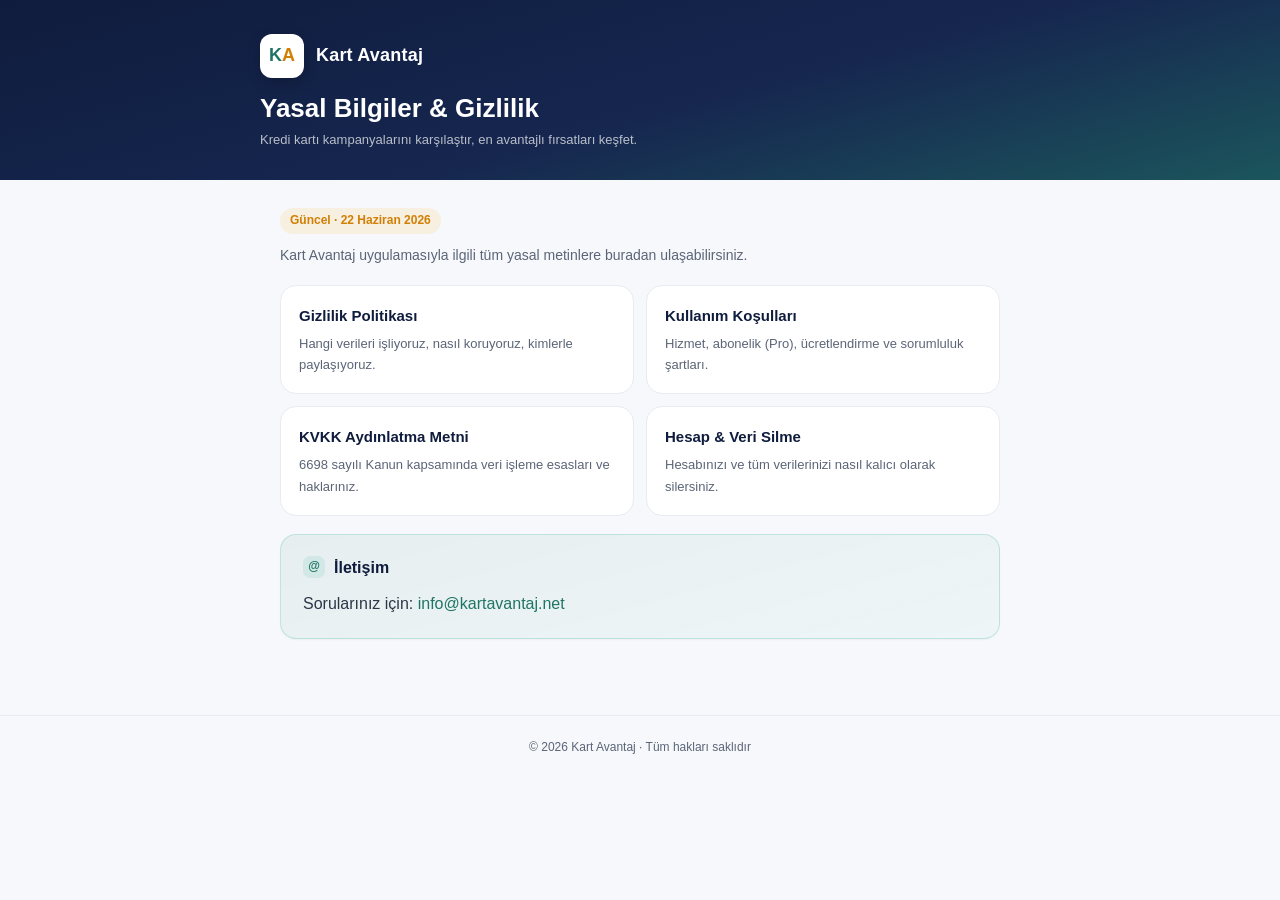
==== index.html @ 38540808 "Kart Avantaj yasal dokumanlar: gizlilik, kullanim kosullari, KVKK, hesap silme Co-Authored-By: Claud" ====
<!doctype html>
<html lang="tr">
<head>
<meta charset="utf-8">
<meta name="viewport" content="width=device-width, initial-scale=1">
<title>Kart Avantaj — Yasal Bilgiler</title>
<meta name="description" content="Kart Avantaj uygulamasının gizlilik politikası, kullanım koşulları, KVKK aydınlatma metni ve hesap silme bilgileri.">
<link rel="stylesheet" href="style.css">
</head>
<body>
<header class="header">
  <div class="wrap">
    <div class="brand">
      <span class="mark"><b>K</b><i>A</i></span>
      <span class="name">Kart Avantaj</span>
    </div>
    <h1>Yasal Bilgiler & Gizlilik</h1>
    <p class="sub">Kredi kartı kampanyalarını karşılaştır, en avantajlı fırsatları keşfet.</p>
  </div>
</header>

<div class="container">
  <span class="pill">Güncel · 22 Haziran 2026</span>
  <p class="lede">Kart Avantaj uygulamasıyla ilgili tüm yasal metinlere buradan ulaşabilirsiniz.</p>

  <div class="index-grid">
    <a class="tile" href="gizlilik-politikasi.html">
      <div class="t">Gizlilik Politikası</div>
      <div class="d">Hangi verileri işliyoruz, nasıl koruyoruz, kimlerle paylaşıyoruz.</div>
    </a>
    <a class="tile" href="kullanim-kosullari.html">
      <div class="t">Kullanım Koşulları</div>
      <div class="d">Hizmet, abonelik (Pro), ücretlendirme ve sorumluluk şartları.</div>
    </a>
    <a class="tile" href="kvkk-aydinlatma.html">
      <div class="t">KVKK Aydınlatma Metni</div>
      <div class="d">6698 sayılı Kanun kapsamında veri işleme esasları ve haklarınız.</div>
    </a>
    <a class="tile" href="hesap-silme.html">
      <div class="t">Hesap & Veri Silme</div>
      <div class="d">Hesabınızı ve tüm verilerinizi nasıl kalıcı olarak silersiniz.</div>
    </a>
  </div>

  <div class="card contact" style="margin-top:18px">
    <h2><span class="n">@</span> İletişim</h2>
    <p>Sorularınız için: <a href="mailto:info@kartavantaj.net">info@kartavantaj.net</a></p>
  </div>
</div>

<div class="footer">© 2026 Kart Avantaj · Tüm hakları saklıdır</div>
</body>
</html>
---- style.css ----
:root{
  --navy:#0F1C3D; --navy2:#16264f; --teal:#1F7565; --teal2:#36B89A;
  --gold:#F4C24A; --gold2:#D17F05; --ink:#1b2330; --muted:#5b6577;
  --bg:#f6f8fb; --card:#ffffff; --line:#e7ecf3;
}
*{box-sizing:border-box}
html{-webkit-text-size-adjust:100%}
body{
  margin:0; font-family:-apple-system,BlinkMacSystemFont,"Segoe UI",Roboto,Helvetica,Arial,sans-serif;
  color:var(--ink); background:var(--bg); line-height:1.65; font-size:16px;
}
a{color:var(--teal); text-decoration:none}
a:hover{text-decoration:underline}
.header{
  background:linear-gradient(165deg,var(--navy) 0%,var(--navy2) 55%,var(--teal) 130%);
  color:#fff; padding:34px 20px 30px;
}
.header .wrap{max-width:760px; margin:0 auto}
.brand{display:flex; align-items:center; gap:12px; margin-bottom:14px}
.brand .mark{
  width:44px; height:44px; border-radius:12px; background:#fff; color:var(--navy);
  display:flex; align-items:center; justify-content:center; font-weight:800; font-size:18px;
  box-shadow:0 4px 14px rgba(0,0,0,.18);
}
.brand .mark b{color:var(--teal)} .brand .mark i{color:var(--gold2); font-style:normal}
.brand .name{font-weight:800; font-size:18px; letter-spacing:.2px}
.header h1{margin:6px 0 4px; font-size:26px; line-height:1.25; font-weight:800}
.header .sub{color:rgba(255,255,255,.7); font-size:13px; margin:0}
.back{display:inline-block; margin-top:16px; color:rgba(255,255,255,.85); font-size:13px; font-weight:600}
.container{max-width:760px; margin:0 auto; padding:26px 20px 60px}
.card{
  background:var(--card); border:1px solid var(--line); border-radius:16px;
  padding:20px 22px; margin-bottom:16px; box-shadow:0 1px 2px rgba(16,28,61,.04);
}
.card h2{
  font-size:16px; margin:0 0 10px; color:var(--navy); display:flex; gap:9px; align-items:flex-start;
}
.card h2 .n{
  flex:0 0 auto; width:22px; height:22px; border-radius:7px; background:rgba(54,184,154,.12);
  color:var(--teal); font-size:12px; font-weight:800; display:flex; align-items:center; justify-content:center; margin-top:1px;
}
.card p{margin:0 0 10px; color:#2c3646; white-space:pre-line}
.card p:last-child{margin-bottom:0}
.card ul{margin:6px 0 10px; padding-left:20px} .card li{margin:3px 0; color:#2c3646}
.lede{color:var(--muted); font-size:14px; margin:-4px 0 18px}
.index-grid{display:grid; gap:12px; grid-template-columns:1fr}
@media(min-width:560px){.index-grid{grid-template-columns:1fr 1fr}}
.tile{
  display:block; background:var(--card); border:1px solid var(--line); border-radius:16px;
  padding:18px 18px; transition:transform .12s ease,box-shadow .12s ease; color:inherit;
}
.tile:hover{transform:translateY(-2px); box-shadow:0 8px 22px rgba(16,28,61,.10); text-decoration:none}
.tile .t{font-weight:800; color:var(--navy); font-size:15px; margin-bottom:4px}
.tile .d{color:var(--muted); font-size:13px}
.pill{display:inline-block; background:rgba(244,194,74,.16); color:var(--gold2); font-weight:700;
  font-size:12px; padding:3px 10px; border-radius:999px; margin-bottom:14px}
.footer{border-top:1px solid var(--line); text-align:center; color:var(--muted); font-size:12px; padding:22px}
.contact{background:linear-gradient(165deg,rgba(31,117,101,.07),rgba(54,184,154,.04));
  border-color:rgba(54,184,154,.25)}
code{background:#eef2f7; padding:2px 6px; border-radius:6px; font-size:13px}
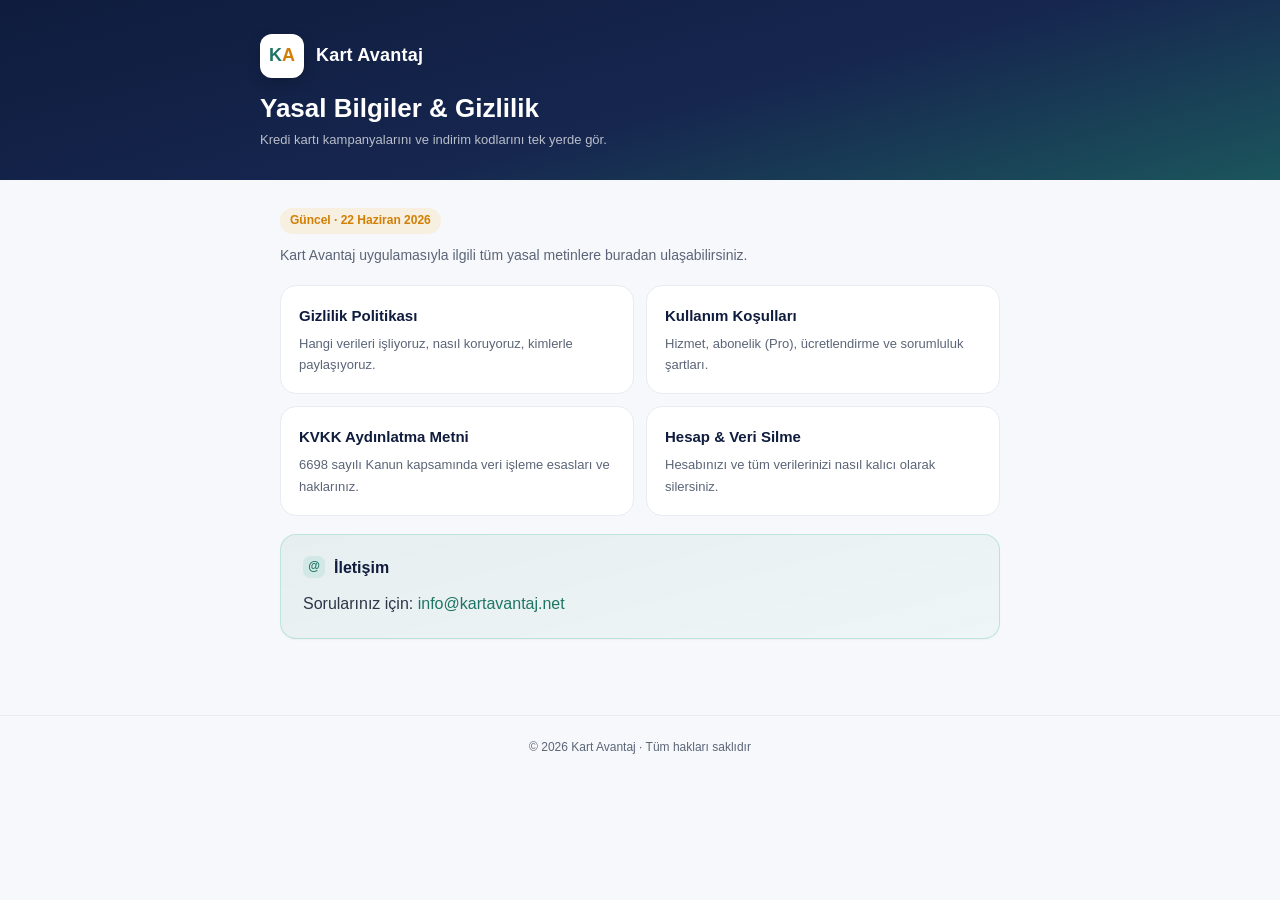
==== commit bdb2a249: "Gizlilik ve KVKK metni: kod7 ile uyum, Sentry ve konum aktarımı - "Karşılaştırma" ve "en avantajlı" " ====
--- a/index.html
+++ b/index.html
@@ -15,7 +15,7 @@
       <span class="name">Kart Avantaj</span>
     </div>
     <h1>Yasal Bilgiler & Gizlilik</h1>
-    <p class="sub">Kredi kartı kampanyalarını karşılaştır, en avantajlı fırsatları keşfet.</p>
+    <p class="sub">Kredi kartı kampanyalarını ve indirim kodlarını tek yerde gör.</p>
   </div>
 </header>
 
